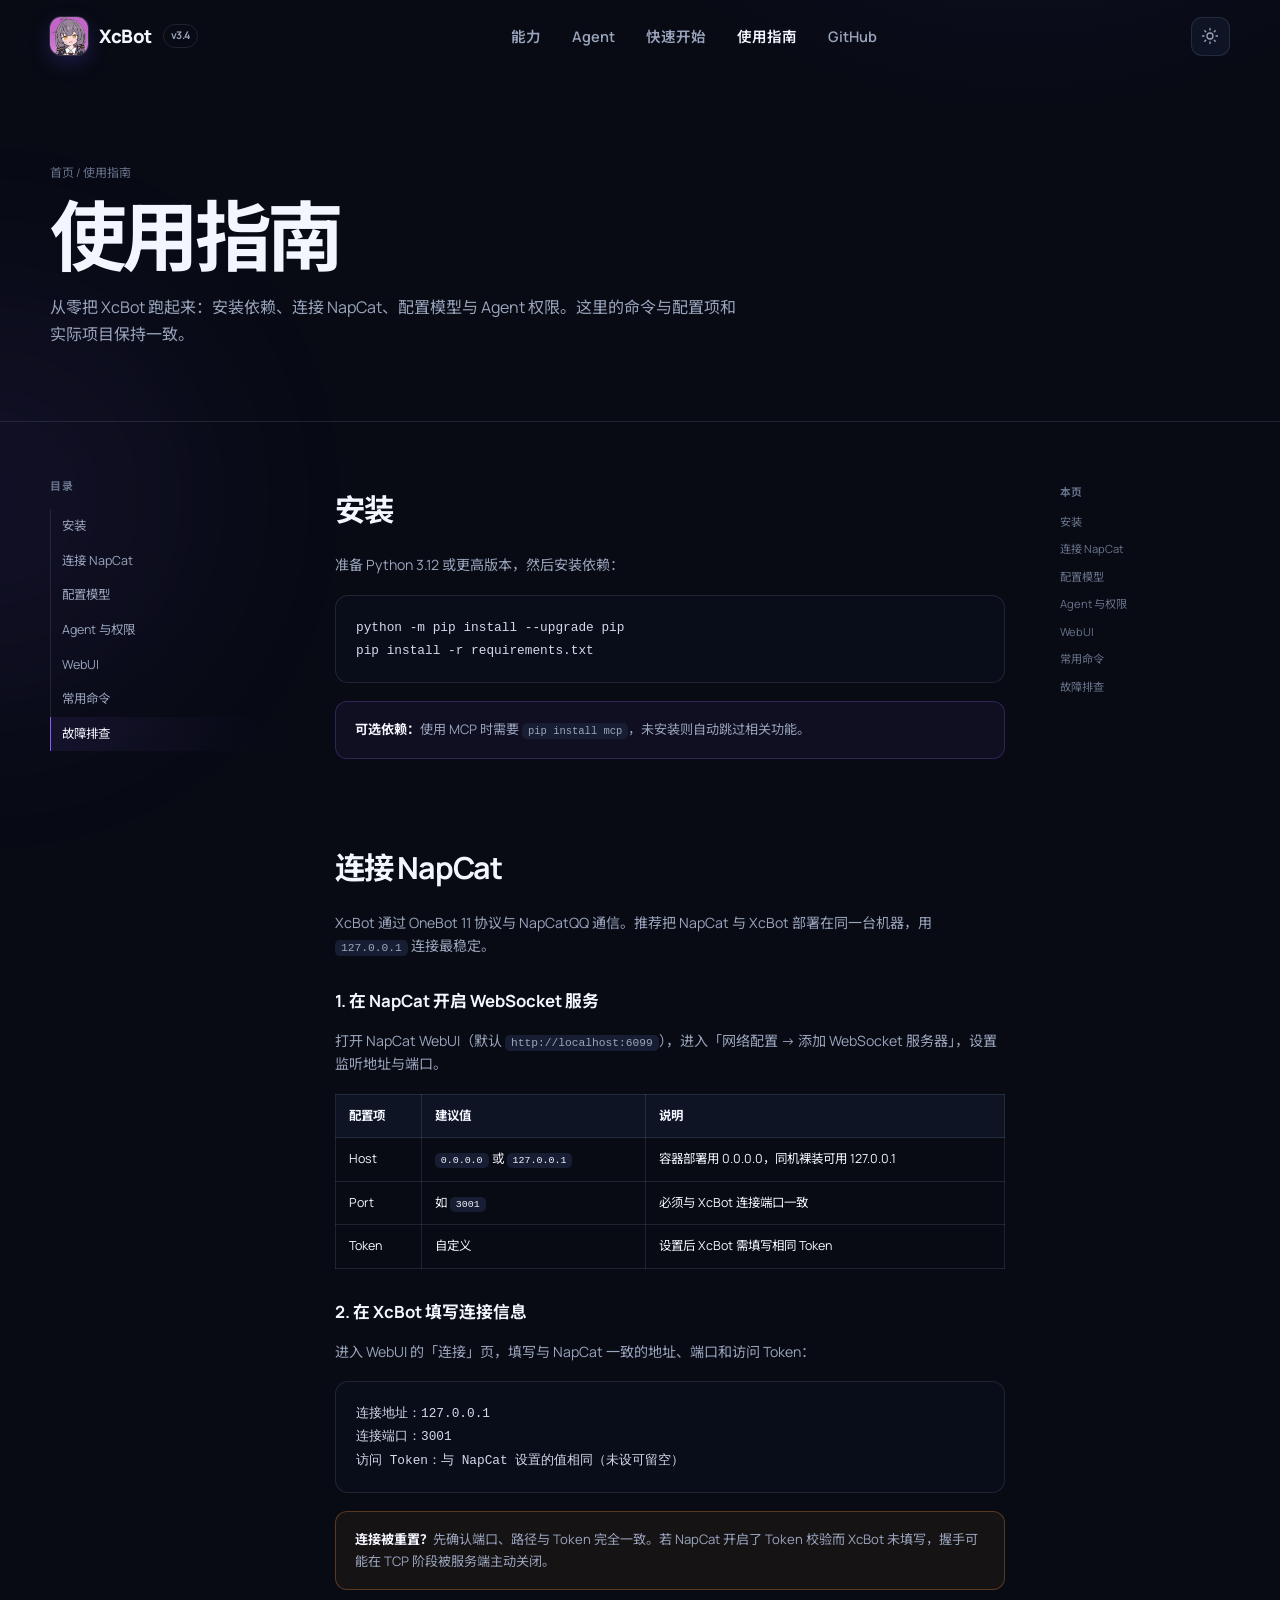
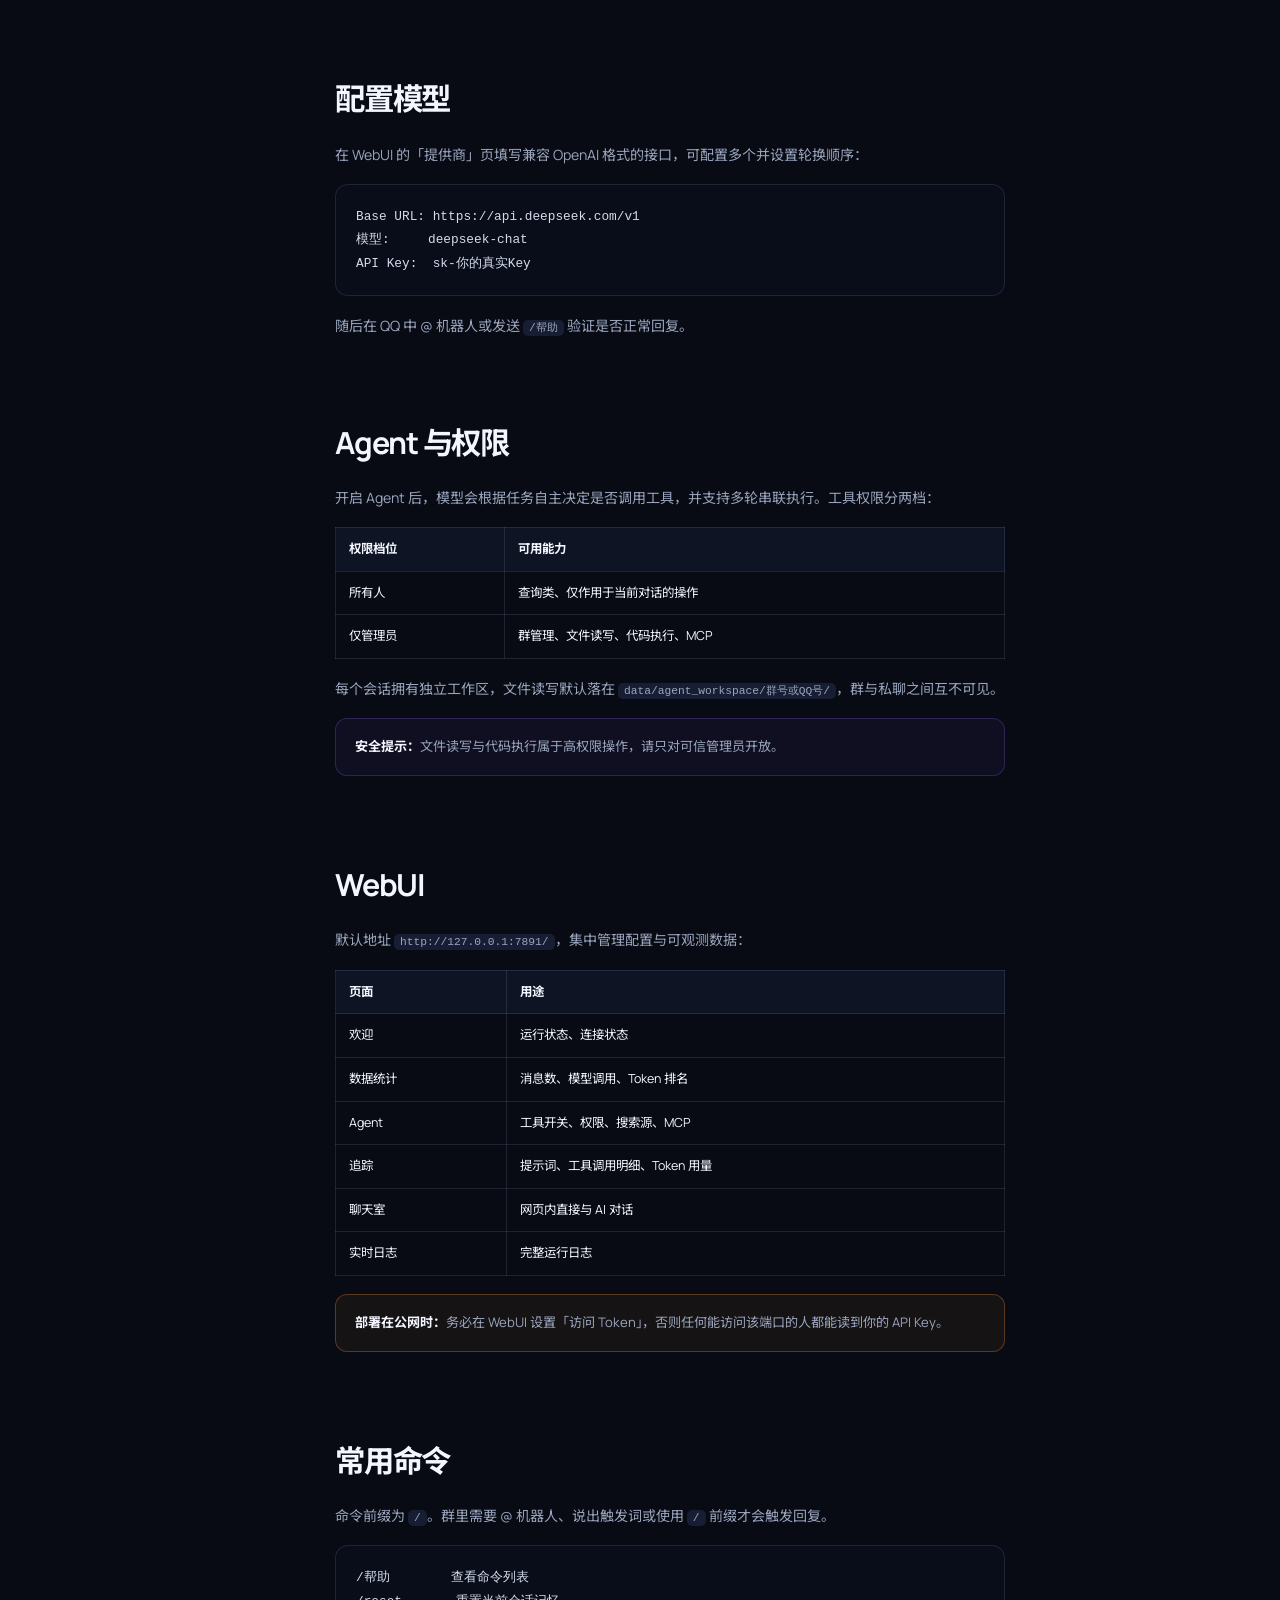
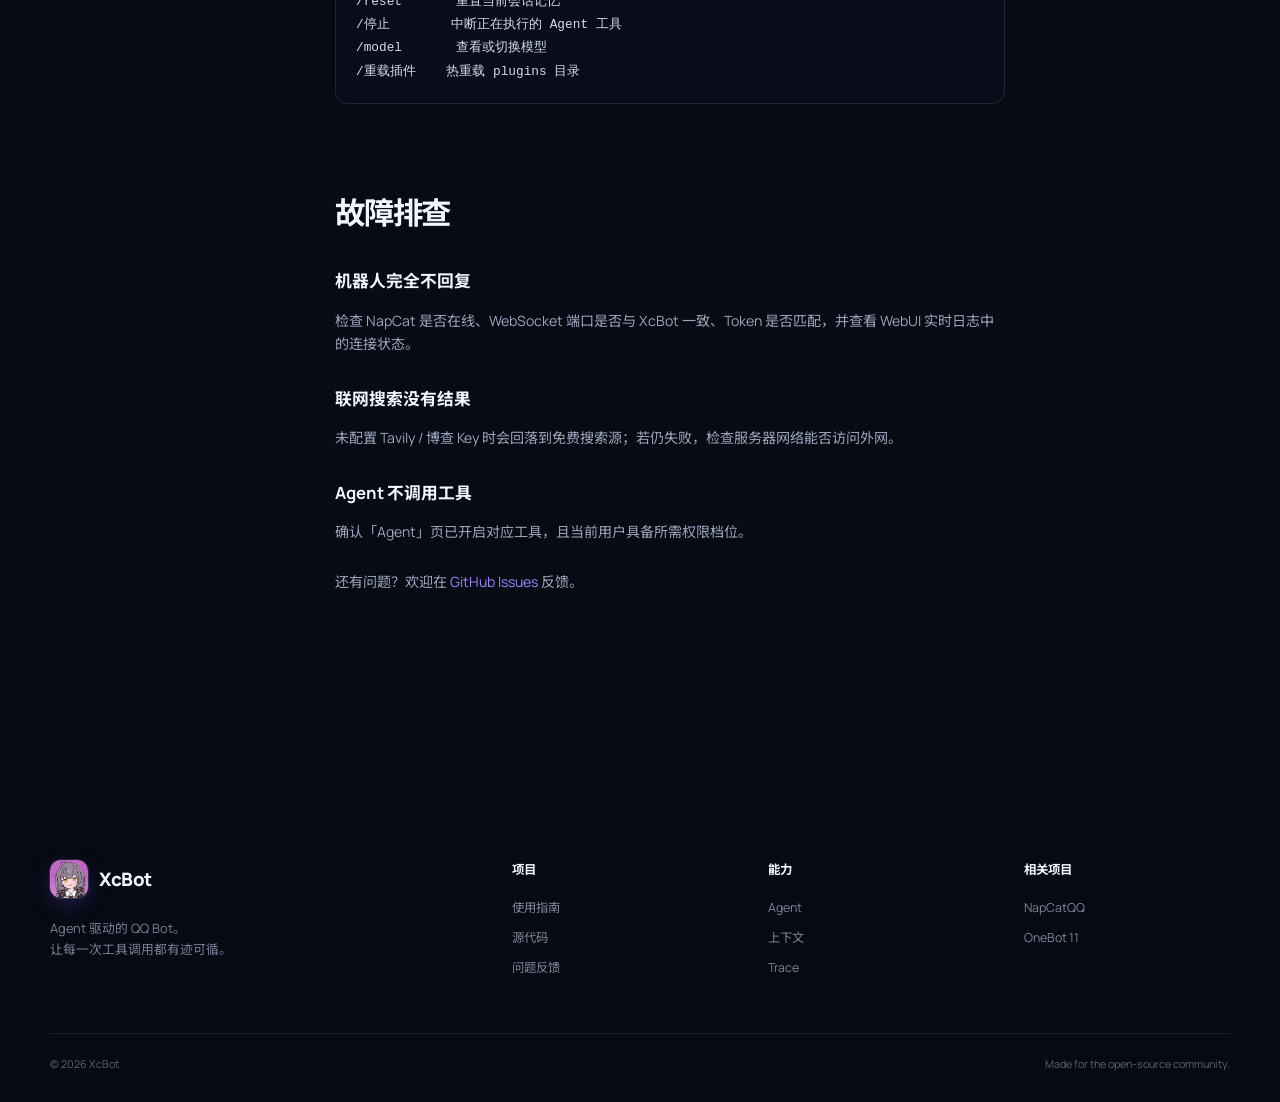
==== docs/guide.html @ ebf483cd "feat(v3.4): agent tool-call chain, context persistence, trace store, webui site - Add full agent too" ====
<!doctype html>
<html lang="zh-CN" data-theme="dark">
<head>
  <meta charset="utf-8">
  <meta name="viewport" content="width=device-width, initial-scale=1">
  <meta name="description" content="XcBot 使用指南：安装、NapCat 连接、模型与 Agent 配置。">
  <meta name="theme-color" content="#0b1020">
  <title>使用指南 — XcBot</title>
  <link rel="icon" href="assets/icon.jpg">
  <link rel="stylesheet" href="styles.css">
  <script defer src="app.js"></script>
</head>
<body>
  <a class="skip-link" href="#main">跳到正文</a>
  <div class="page-glow page-glow-a" aria-hidden="true"></div>

  <header class="site-header">
    <nav class="nav shell" aria-label="主导航">
      <a class="brand" href="./"><img src="assets/icon.jpg" width="38" height="38" alt="XcBot Logo"><span>XcBot</span><em>v3.4</em></a>
      <div class="nav-links" id="nav-links">
        <a href="index.html#features">能力</a>
        <a href="index.html#agent">Agent</a>
        <a href="index.html#quickstart">快速开始</a>
        <a href="guide.html" class="active">使用指南</a>
        <a href="https://github.com/Qzy327422/XcBot" target="_blank" rel="noreferrer">GitHub</a>
      </div>
      <div class="nav-actions">
        <button class="icon-button theme-toggle" type="button" aria-label="切换颜色主题" title="切换颜色主题">
          <svg class="sun" viewBox="0 0 24 24" aria-hidden="true"><circle cx="12" cy="12" r="4"/><path d="M12 2v2M12 20v2M4.93 4.93l1.42 1.42M17.66 17.66l1.41 1.41M2 12h2M20 12h2M4.93 19.07l1.42-1.42M17.66 6.34l1.41-1.41"/></svg>
          <svg class="moon" viewBox="0 0 24 24" aria-hidden="true"><path d="M21 12.79A9 9 0 1 1 11.21 3 7 7 0 0 0 21 12.79Z"/></svg>
        </button>
        <button class="icon-button menu-toggle" type="button" aria-controls="nav-links" aria-expanded="false" aria-label="打开导航菜单"><span></span><span></span><span></span></button>
      </div>
    </nav>
  </header>

  <main id="main">
    <section class="guide-hero">
      <div class="shell">
        <div class="breadcrumb"><a href="./">首页</a> / 使用指南</div>
        <h1>使用指南</h1>
        <p>从零把 XcBot 跑起来：安装依赖、连接 NapCat、配置模型与 Agent 权限。这里的命令与配置项和实际项目保持一致。</p>
      </div>
    </section>

    <div class="shell docs-layout">
      <aside class="docs-sidebar" aria-label="文档导航">
        <strong>目录</strong>
        <a href="#install">安装</a>
        <a href="#napcat">连接 NapCat</a>
        <a href="#model">配置模型</a>
        <a href="#agent">Agent 与权限</a>
        <a href="#webui">WebUI</a>
        <a href="#commands">常用命令</a>
        <a href="#faq">故障排查</a>
      </aside>

      <article class="docs-content">
        <section id="install">
          <h2>安装</h2>
          <p>准备 Python 3.12 或更高版本，然后安装依赖：</p>
          <pre><code>python -m pip install --upgrade pip
pip install -r requirements.txt</code></pre>
          <div class="callout"><strong>可选依赖：</strong>使用 MCP 时需要 <code>pip install mcp</code>，未安装则自动跳过相关功能。</div>
        </section>

        <section id="napcat">
          <h2>连接 NapCat</h2>
          <p>XcBot 通过 OneBot 11 协议与 NapCatQQ 通信。推荐把 NapCat 与 XcBot 部署在同一台机器，用 <code>127.0.0.1</code> 连接最稳定。</p>
          <h3>1. 在 NapCat 开启 WebSocket 服务</h3>
          <p>打开 NapCat WebUI（默认 <code>http://localhost:6099</code>），进入「网络配置 → 添加 WebSocket 服务器」，设置监听地址与端口。</p>
          <table>
            <thead><tr><th>配置项</th><th>建议值</th><th>说明</th></tr></thead>
            <tbody>
              <tr><td>Host</td><td><code>0.0.0.0</code> 或 <code>127.0.0.1</code></td><td>容器部署用 0.0.0.0，同机裸装可用 127.0.0.1</td></tr>
              <tr><td>Port</td><td>如 <code>3001</code></td><td>必须与 XcBot 连接端口一致</td></tr>
              <tr><td>Token</td><td>自定义</td><td>设置后 XcBot 需填写相同 Token</td></tr>
            </tbody>
          </table>
          <h3>2. 在 XcBot 填写连接信息</h3>
          <p>进入 WebUI 的「连接」页，填写与 NapCat 一致的地址、端口和访问 Token：</p>
          <pre><code>连接地址：127.0.0.1
连接端口：3001
访问 Token：与 NapCat 设置的值相同（未设可留空）</code></pre>
          <div class="callout warning"><strong>连接被重置？</strong>先确认端口、路径与 Token 完全一致。若 NapCat 开启了 Token 校验而 XcBot 未填写，握手可能在 TCP 阶段被服务端主动关闭。</div>
        </section>

        <section id="model">
          <h2>配置模型</h2>
          <p>在 WebUI 的「提供商」页填写兼容 OpenAI 格式的接口，可配置多个并设置轮换顺序：</p>
          <pre><code>Base URL: https://api.deepseek.com/v1
模型:     deepseek-chat
API Key:  sk-你的真实Key</code></pre>
          <p>随后在 QQ 中 @ 机器人或发送 <code>/帮助</code> 验证是否正常回复。</p>
        </section>

        <section id="agent">
          <h2>Agent 与权限</h2>
          <p>开启 Agent 后，模型会根据任务自主决定是否调用工具，并支持多轮串联执行。工具权限分两档：</p>
          <table>
            <thead><tr><th>权限档位</th><th>可用能力</th></tr></thead>
            <tbody>
              <tr><td>所有人</td><td>查询类、仅作用于当前对话的操作</td></tr>
              <tr><td>仅管理员</td><td>群管理、文件读写、代码执行、MCP</td></tr>
            </tbody>
          </table>
          <p>每个会话拥有独立工作区，文件读写默认落在 <code>data/agent_workspace/群号或QQ号/</code>，群与私聊之间互不可见。</p>
          <div class="callout"><strong>安全提示：</strong>文件读写与代码执行属于高权限操作，请只对可信管理员开放。</div>
        </section>

        <section id="webui">
          <h2>WebUI</h2>
          <p>默认地址 <code>http://127.0.0.1:7891/</code>，集中管理配置与可观测数据：</p>
          <table>
            <thead><tr><th>页面</th><th>用途</th></tr></thead>
            <tbody>
              <tr><td>欢迎</td><td>运行状态、连接状态</td></tr>
              <tr><td>数据统计</td><td>消息数、模型调用、Token 排名</td></tr>
              <tr><td>Agent</td><td>工具开关、权限、搜索源、MCP</td></tr>
              <tr><td>追踪</td><td>提示词、工具调用明细、Token 用量</td></tr>
              <tr><td>聊天室</td><td>网页内直接与 AI 对话</td></tr>
              <tr><td>实时日志</td><td>完整运行日志</td></tr>
            </tbody>
          </table>
          <div class="callout warning"><strong>部署在公网时：</strong>务必在 WebUI 设置「访问 Token」，否则任何能访问该端口的人都能读到你的 API Key。</div>
        </section>

        <section id="commands">
          <h2>常用命令</h2>
          <p>命令前缀为 <code>/</code>。群里需要 @ 机器人、说出触发词或使用 <code>/</code> 前缀才会触发回复。</p>
          <pre><code>/帮助        查看命令列表
/reset       重置当前会话记忆
/停止        中断正在执行的 Agent 工具
/model       查看或切换模型
/重载插件    热重载 plugins 目录</code></pre>
        </section>

        <section id="faq">
          <h2>故障排查</h2>
          <h3>机器人完全不回复</h3>
          <p>检查 NapCat 是否在线、WebSocket 端口是否与 XcBot 一致、Token 是否匹配，并查看 WebUI 实时日志中的连接状态。</p>
          <h3>联网搜索没有结果</h3>
          <p>未配置 Tavily / 博查 Key 时会回落到免费搜索源；若仍失败，检查服务器网络能否访问外网。</p>
          <h3>Agent 不调用工具</h3>
          <p>确认「Agent」页已开启对应工具，且当前用户具备所需权限档位。</p>
          <p style="margin-top:26px">还有问题？欢迎在 <a href="https://github.com/Qzy327422/XcBot/issues" target="_blank" rel="noreferrer">GitHub Issues</a> 反馈。</p>
        </section>
      </article>

      <nav class="toc" aria-label="本页目录">
        <strong>本页</strong>
        <a href="#install">安装</a>
        <a href="#napcat">连接 NapCat</a>
        <a href="#model">配置模型</a>
        <a href="#agent">Agent 与权限</a>
        <a href="#webui">WebUI</a>
        <a href="#commands">常用命令</a>
        <a href="#faq">故障排查</a>
      </nav>
    </div>
  </main>

  <footer class="footer">
    <div class="shell footer-grid">
      <div class="footer-brand"><a class="brand" href="./"><img src="assets/icon.jpg" width="38" height="38" alt=""><span>XcBot</span></a><p>Agent 驱动的 QQ Bot。<br>让每一次工具调用都有迹可循。</p></div>
      <div><strong>项目</strong><a href="guide.html">使用指南</a><a href="https://github.com/Qzy327422/XcBot" target="_blank" rel="noreferrer">源代码</a><a href="https://github.com/Qzy327422/XcBot/issues" target="_blank" rel="noreferrer">问题反馈</a></div>
      <div><strong>能力</strong><a href="index.html#agent">Agent</a><a href="index.html#features">上下文</a><a href="index.html#features">Trace</a></div>
      <div><strong>相关项目</strong><a href="https://napneko.github.io/" target="_blank" rel="noreferrer">NapCatQQ</a><a href="https://github.com/botuniverse/onebot-11" target="_blank" rel="noreferrer">OneBot 11</a></div>
    </div>
    <div class="shell footer-bottom"><span>© <span id="year"></span> XcBot</span><span>Made for the open-source community.</span></div>
  </footer>
</body>
</html>
---- docs/styles.css ----
@import url('https://fonts.googleapis.com/css2?family=Manrope:wght@400;500;600;700;800&family=Noto+Sans+SC:wght@400;500;600;700;800&display=swap');

:root {
  --bg: #080b14;
  --bg-soft: #0d1222;
  --surface: rgba(18, 24, 43, .76);
  --surface-solid: #11172a;
  --surface-2: #171e34;
  --text: #f4f6ff;
  --muted: #9aa5bd;
  --faint: #68738c;
  --line: rgba(151, 163, 197, .16);
  --primary: #8b5cf6;
  --primary-2: #6d5dfc;
  --cyan: #43c7ff;
  --green: #4ade9e;
  --orange: #ffb566;
  --shadow: 0 26px 80px rgba(0, 0, 0, .34);
  --nav-bg: rgba(8, 11, 20, .72);
  --code: #090d19;
  --radius: 22px;
  color-scheme: dark;
}

html[data-theme="light"] {
  --bg: #f8f9ff;
  --bg-soft: #f0f2fb;
  --surface: rgba(255, 255, 255, .84);
  --surface-solid: #fff;
  --surface-2: #f4f5fb;
  --text: #15182a;
  --muted: #5f687e;
  --faint: #8992a7;
  --line: rgba(32, 39, 66, .12);
  --shadow: 0 24px 70px rgba(69, 65, 120, .14);
  --nav-bg: rgba(248, 249, 255, .78);
  --code: #171b2e;
  color-scheme: light;
}

* { box-sizing: border-box; }
html { scroll-behavior: smooth; scroll-padding-top: 92px; }
body {
  margin: 0;
  min-width: 320px;
  overflow-x: hidden;
  background:
    radial-gradient(circle at 80% -10%, rgba(86, 74, 255, .13), transparent 34rem),
    var(--bg);
  color: var(--text);
  font-family: Manrope, "Noto Sans SC", system-ui, -apple-system, BlinkMacSystemFont, "Segoe UI", sans-serif;
  line-height: 1.65;
  -webkit-font-smoothing: antialiased;
}
button, input { font: inherit; }
a { color: inherit; text-decoration: none; }
img { max-width: 100%; }
.shell { width: min(1180px, calc(100% - 44px)); margin-inline: auto; }
.skip-link { position: fixed; z-index: 1000; top: -60px; left: 16px; padding: 10px 16px; background: var(--text); color: var(--bg); border-radius: 8px; transition: top .2s; }
.skip-link:focus { top: 16px; }
.page-glow { position: fixed; width: 420px; height: 420px; border-radius: 50%; filter: blur(100px); opacity: .08; pointer-events: none; z-index: -1; }
.page-glow-a { left: -220px; top: 32%; background: #864cff; }
.page-glow-b { right: -220px; top: 65%; background: #24baff; }

.site-header { position: sticky; top: 0; z-index: 100; border-bottom: 1px solid transparent; transition: .25s ease; }
.site-header.scrolled { border-color: var(--line); background: var(--nav-bg); backdrop-filter: blur(18px) saturate(140%); }
.nav { height: 72px; display: flex; align-items: center; justify-content: space-between; }
.brand { display: inline-flex; align-items: center; gap: 11px; font-weight: 800; letter-spacing: -.03em; }
.brand img { width: 38px; height: 38px; border-radius: 11px; object-fit: cover; box-shadow: 0 0 0 1px rgba(255,255,255,.12), 0 7px 20px rgba(99, 72, 235, .25); }
.brand span { font-size: 1.16rem; }
.brand em { padding: 2px 7px; border: 1px solid var(--line); border-radius: 999px; color: var(--muted); font-size: .66rem; font-style: normal; font-weight: 700; }
.nav-links { display: flex; align-items: center; gap: 31px; color: var(--muted); font-size: .91rem; font-weight: 600; }
.nav-links a { transition: color .2s; }
.nav-links a:hover, .nav-links a.active { color: var(--text); }
.nav-actions { display: flex; gap: 8px; }
.icon-button { width: 39px; height: 39px; display: grid; place-items: center; border: 1px solid var(--line); border-radius: 11px; color: var(--muted); background: var(--surface); cursor: pointer; transition: .2s; }
.icon-button:hover { color: var(--text); border-color: rgba(139,92,246,.48); transform: translateY(-1px); }
.icon-button svg { width: 18px; fill: none; stroke: currentColor; stroke-width: 1.7; stroke-linecap: round; stroke-linejoin: round; }
.moon { display: none; }
html[data-theme="light"] .sun { display: none; }
html[data-theme="light"] .moon { display: block; }
.menu-toggle { display: none; padding: 10px; }
.menu-toggle span { width: 17px; height: 1.5px; background: currentColor; display: block; margin: 2px 0; }

.hero { min-height: 730px; padding-top: 92px; padding-bottom: 92px; display: grid; grid-template-columns: 1.02fr .98fr; gap: 60px; align-items: center; }
.eyebrow, .kicker { font-size: .72rem; letter-spacing: .19em; font-weight: 800; color: #9e8fff; }
.eyebrow { display: flex; align-items: center; gap: 9px; }
.eyebrow span { width: 22px; height: 1px; background: currentColor; box-shadow: 0 0 12px currentColor; }
.hero h1 { margin: 21px 0 25px; max-width: 650px; font-size: clamp(3.35rem, 6.8vw, 5.9rem); line-height: .98; letter-spacing: -.068em; font-weight: 800; }
.hero h1 strong { font-weight: 800; color: transparent; background: linear-gradient(100deg, #fff 5%, #a993ff 45%, #55c9ff 92%); background-clip: text; -webkit-background-clip: text; }
html[data-theme="light"] .hero h1 strong { background-image: linear-gradient(100deg, #2e2a61, #6f50ed 50%, #168ac7); }
.hero-lead { max-width: 600px; margin: 0; color: var(--muted); font-size: 1.08rem; line-height: 1.9; }
.hero-actions { margin-top: 35px; display: flex; flex-wrap: wrap; gap: 12px; }
.button { min-height: 48px; display: inline-flex; align-items: center; justify-content: center; gap: 9px; padding: 0 20px; border: 1px solid transparent; border-radius: 12px; font-size: .92rem; font-weight: 700; transition: .22s ease; }
.button:hover { transform: translateY(-2px); }
.button.primary { color: white; background: linear-gradient(135deg, #8158f6, #635af7); box-shadow: 0 12px 30px rgba(99, 83, 241, .3); }
.button.primary:hover { box-shadow: 0 16px 36px rgba(99, 83, 241, .4); }
.button.secondary { border-color: var(--line); background: var(--surface); }
.button.secondary:hover { border-color: rgba(139,92,246,.5); background: var(--surface-2); }
.button svg { width: 18px; }
.hero-meta { margin-top: 26px; display: flex; align-items: center; gap: 12px; color: var(--faint); font-size: .76rem; font-weight: 600; }
.hero-meta i { width: 3px; height: 3px; background: var(--faint); border-radius: 50%; }
.hero-visual { position: relative; min-height: 520px; display: grid; place-items: center; perspective: 1100px; }
.glass-card { border: 1px solid rgba(155, 165, 206, .17); background: linear-gradient(155deg, rgba(23,30,54,.94), rgba(11,15,29,.88)); box-shadow: var(--shadow); backdrop-filter: blur(22px); }
html[data-theme="light"] .glass-card { background: linear-gradient(155deg, rgba(255,255,255,.96), rgba(241,243,252,.9)); }
.agent-window { position: relative; width: min(100%, 510px); border-radius: 19px; overflow: hidden; transform: rotateY(-4deg) rotateX(1.5deg); z-index: 2; }
.window-bar { height: 53px; padding: 0 16px; display: grid; grid-template-columns: 1fr auto 1fr; align-items: center; border-bottom: 1px solid var(--line); color: var(--muted); font-size: .72rem; font-weight: 700; }
.window-dots { display: flex; gap: 6px; }
.window-dots i { width: 7px; height: 7px; border-radius: 50%; background: #ff6d75; }
.window-dots i:nth-child(2) { background: #ffc268; }.window-dots i:nth-child(3) { background: #49d49d; }
.live { justify-self: end; display: flex; align-items: center; gap: 6px; color: #5de3aa; font-size: .62rem; }
.live i { width: 6px; height: 6px; background: currentColor; border-radius: 50%; box-shadow: 0 0 9px currentColor; animation: pulse 1.6s infinite; }
.trace-body { padding: 22px; }
.trace-prompt { display: flex; align-items: flex-start; gap: 12px; }
.avatar { flex: 0 0 34px; width: 34px; height: 34px; display: grid; place-items: center; border-radius: 10px; background: linear-gradient(135deg,#7555e9,#4e78fa); color: white; font-weight: 800; }
.trace-body small { display: block; margin-bottom: 3px; color: var(--faint); letter-spacing: .11em; font-size: .58rem; font-weight: 700; }
.trace-prompt p { margin: 0; color: var(--text); font-size: .86rem; }
.trace-line { height: 31px; width: 1px; margin-left: 17px; background: linear-gradient(var(--line), rgba(139,92,246,.7)); }
.tool-step { position: relative; display: flex; gap: 12px; padding: 13px; margin-bottom: 9px; border: 1px solid var(--line); border-radius: 13px; background: rgba(255,255,255,.018); }
.tool-step.active { border-color: rgba(120,96,247,.35); background: rgba(116,87,236,.07); }
.step-icon { flex: 0 0 34px; height: 34px; display: grid; place-items: center; border-radius: 9px; background: var(--surface-2); color: #9e8fff; font-size: .65rem; font-weight: 800; }
.tool-step > div { min-width: 0; }.tool-step strong { display: block; font-family: ui-monospace, SFMono-Regular, Consolas, monospace; font-size: .78rem; }.tool-step p { margin: 3px 40px 0 0; overflow: hidden; color: var(--muted); font-size: .69rem; text-overflow: ellipsis; white-space: nowrap; }
.tool-step b { position: absolute; right: 12px; top: 13px; color: #54dca4; font-size: .63rem; font-weight: 700; }
.result-row { margin-top: 17px; padding: 14px 4px 0; display: grid; grid-template-columns: repeat(3, 1fr); border-top: 1px solid var(--line); }
.result-row > div { text-align: center; border-right: 1px solid var(--line); }.result-row > div:last-child { border: 0; }
.result-row strong { font-size: .78rem; }.success { color: #54dca4; }
.orbit { position: absolute; border: 1px solid rgba(132, 99, 255, .14); border-radius: 50%; }
.orbit-one { width: 560px; height: 560px; }.orbit-two { width: 410px; height: 410px; border-style: dashed; animation: spin 30s linear infinite; }
.floating-chip { position: absolute; z-index: 3; padding: 10px 13px; border: 1px solid var(--line); border-radius: 10px; color: var(--muted); background: var(--nav-bg); box-shadow: 0 13px 35px rgba(0,0,0,.2); backdrop-filter: blur(14px); font-size: .68rem; font-weight: 700; }
.floating-chip span { color: #6fe1ad; }.chip-a { top: 65px; right: -12px; }.chip-b { left: -15px; bottom: 72px; }

.trust-strip { border-block: 1px solid var(--line); background: rgba(255,255,255,.012); }
.trust-inner { min-height: 96px; display: flex; align-items: center; justify-content: space-between; gap: 30px; }
.trust-inner p { color: var(--faint); font-size: .72rem; font-weight: 700; letter-spacing: .12em; text-transform: uppercase; }
.trust-inner div { display: flex; flex-wrap: wrap; justify-content: flex-end; gap: 30px; color: var(--muted); font-size: .82rem; font-weight: 700; }

.section { padding-top: 122px; padding-bottom: 122px; }
.section-heading { margin-bottom: 46px; display: flex; justify-content: space-between; align-items: end; gap: 50px; }
.section-heading h2, .agent-copy h2, .webui-copy h2, .cta-inner h2 { margin: 8px 0 0; font-size: clamp(2.1rem, 4.4vw, 3.7rem); line-height: 1.12; letter-spacing: -.05em; }
.section-heading > p { max-width: 440px; margin: 0; color: var(--muted); }
.feature-grid { display: grid; grid-template-columns: repeat(2, 1fr); gap: 18px; }
.feature-card { position: relative; min-height: 330px; padding: 31px; overflow: hidden; border: 1px solid var(--line); border-radius: var(--radius); background: var(--surface); transition: .28s ease; }
.feature-card::after { content: ""; position: absolute; width: 170px; height: 170px; right: -65px; bottom: -75px; border-radius: 50%; opacity: .08; filter: blur(10px); }
.feature-card:hover { transform: translateY(-5px); border-color: rgba(139,92,246,.34); box-shadow: 0 20px 50px rgba(0,0,0,.14); }
.feature-card.accent-purple::after { background: #8b5cf6; }.feature-card.accent-blue::after { background: #38bdf8; }.feature-card.accent-green::after { background: #34d399; }.feature-card.accent-orange::after { background: #fb923c; }
.feature-no { position: absolute; top: 25px; right: 27px; color: var(--faint); font-size: .68rem; font-weight: 800; }
.feature-symbol { width: 48px; height: 48px; display: grid; place-items: center; border: 1px solid var(--line); border-radius: 14px; color: #a695ff; background: var(--surface-2); font-size: 1.25rem; }
.feature-card h3 { margin: 23px 0 10px; font-size: 1.32rem; letter-spacing: -.025em; }.feature-card p { max-width: 500px; margin: 0; color: var(--muted); font-size: .92rem; }
.feature-card ul { position: absolute; left: 31px; bottom: 26px; display: flex; flex-wrap: wrap; gap: 8px; margin: 0; padding: 0; list-style: none; }
.feature-card li { padding: 5px 9px; border: 1px solid var(--line); border-radius: 7px; color: var(--faint); font-size: .65rem; font-weight: 700; }

.agent-section { background: linear-gradient(180deg, transparent, rgba(114, 82, 242, .045), transparent); }
.agent-layout { display: grid; grid-template-columns: .9fr 1.1fr; align-items: center; gap: 90px; }
.agent-copy > p { max-width: 490px; margin: 24px 0 30px; color: var(--muted); }
.capability-list { display: grid; gap: 6px; }
.capability-list > div { display: flex; align-items: center; gap: 16px; padding: 13px 0; border-bottom: 1px solid var(--line); }
.capability-list > div > span { color: #8d7af8; font-family: ui-monospace, monospace; font-size: .72rem; font-weight: 700; }
.capability-list p { margin: 0; }.capability-list strong { display: block; font-size: .88rem; }.capability-list small { display: block; margin-top: 2px; color: var(--faint); font-size: .72rem; }
.text-link { display: inline-flex; gap: 9px; align-items: center; margin-top: 27px; color: #9d8aff; font-size: .86rem; font-weight: 700; }
.text-link span { transition: transform .2s; }.text-link:hover span { transform: translateX(4px); }
.code-panel { overflow: hidden; border-radius: 19px; }
.code-tabs { display: flex; gap: 24px; padding: 0 22px; border-bottom: 1px solid var(--line); color: var(--faint); font-size: .67rem; font-family: ui-monospace, monospace; }
.code-tabs span { padding: 15px 0 12px; }.code-tabs .active { color: var(--text); border-bottom: 1px solid #8d74ff; }
.code-panel pre { min-height: 360px; margin: 0; padding: 30px; overflow: auto; color: #cbd4ea; background: var(--code); font-family: ui-monospace, SFMono-Regular, Consolas, monospace; font-size: .84rem; line-height: 1.92; }
.c-key { color: #86b8ff; }.c-string { color: #a7e0ab; }.c-num { color: #e3b6ff; }.c-bool { color: #ffb86f; }.c-dim { color: #778199; }
.code-status { height: 48px; padding: 0 20px; display: flex; align-items: center; justify-content: space-between; color: var(--faint); font-size: .63rem; font-family: ui-monospace, monospace; }
.code-status span:first-child { color: #5ddca9; }.code-status i { width: 6px; height: 6px; display: inline-block; margin-right: 6px; border-radius: 50%; background: currentColor; }

.quick-layout { display: grid; grid-template-columns: .8fr 1.2fr; gap: 45px; align-items: center; }
.steps { margin: 0; padding: 0; list-style: none; }
.steps li { display: flex; gap: 18px; padding: 20px 0; border-bottom: 1px solid var(--line); }.steps li:first-child { padding-top: 0; }
.steps li > span { flex: 0 0 33px; width: 33px; height: 33px; display: grid; place-items: center; border: 1px solid rgba(139,92,246,.35); border-radius: 10px; color: #a897ff; background: rgba(139,92,246,.07); font-size: .72rem; font-weight: 800; }
.steps strong { font-size: .91rem; }.steps p { margin: 3px 0 0; color: var(--muted); font-size: .77rem; }
.terminal { overflow: hidden; border: 1px solid var(--line); border-radius: 18px; background: #090d18; box-shadow: var(--shadow); }
.terminal-bar { height: 47px; display: flex; align-items: center; gap: 6px; padding: 0 17px; border-bottom: 1px solid rgba(255,255,255,.08); }
.terminal-bar span { width: 7px; height: 7px; border-radius: 50%; background: #ff6d75; }.terminal-bar span:nth-child(2){background:#ffc268}.terminal-bar span:nth-child(3){background:#49d49d}.terminal-bar b { margin-left: auto; color: #5e687c; font-size: .63rem; }
.terminal-body { min-height: 270px; padding: 27px; color: #d1d8e9; font-family: ui-monospace, SFMono-Regular, Consolas, monospace; font-size: .76rem; }
.command-row { min-height: 45px; display: flex; align-items: center; justify-content: space-between; gap: 12px; }.command-row code { overflow-x: auto; white-space: nowrap; }.command-row em { color: #927cfb; font-style: normal; }
.copy-button { padding: 4px 8px; border: 1px solid rgba(255,255,255,.09); border-radius: 6px; color: #747e94; background: rgba(255,255,255,.03); cursor: pointer; font-size: .62rem; }.copy-button:hover { color: #fff; }
.terminal-output { margin: 1px 0 13px 15px; color: #59647a; }.terminal-output b,.terminal-output span { color: #4ad99c; }
.quick-cta { margin-top: 28px; padding: 24px 27px; display: flex; align-items: center; justify-content: space-between; gap: 20px; border: 1px solid var(--line); border-radius: 16px; background: var(--surface); }.quick-cta p { margin: 3px 0 0; color: var(--muted); font-size: .78rem; }

.webui-banner { position: relative; min-height: 390px; padding: 54px; overflow: hidden; display: grid; grid-template-columns: 1.1fr .9fr; gap: 70px; align-items: center; border: 1px solid var(--line); border-radius: 26px; background: linear-gradient(135deg, rgba(109,83,230,.13), rgba(44,152,213,.06) 55%, var(--surface)); }
.webui-banner::before { content:""; position:absolute; width:430px; height:430px; right:-100px; top:-170px; border:1px solid rgba(139,92,246,.16); border-radius:50%; box-shadow: 0 0 0 60px rgba(139,92,246,.025), 0 0 0 120px rgba(59,130,246,.02); }
.webui-copy, .webui-metrics { position:relative; z-index:1; }.webui-copy h2 { font-size: clamp(2rem,4vw,3.25rem); }.webui-copy p { max-width: 530px; color: var(--muted); }
.webui-metrics { display: grid; grid-template-columns: repeat(2, 1fr); gap: 11px; }.webui-metrics div { min-height: 112px; padding: 20px; display:flex; flex-direction:column; justify-content:space-between; border:1px solid var(--line); border-radius:15px; background: rgba(9,13,25,.48); backdrop-filter: blur(12px); }.webui-metrics span { color: var(--faint); font-size:.68rem; }.webui-metrics strong { font-size:1.05rem; }.webui-metrics i { width:7px;height:7px;display:inline-block;margin-right:6px;border-radius:50%;background:#4ade9e;box-shadow:0 0 10px #4ade9e; }
html[data-theme="light"] .webui-metrics div { background:rgba(255,255,255,.58); }

.faq-section { padding-top: 80px; }.faq-list { border-top: 1px solid var(--line); }
details { border-bottom: 1px solid var(--line); } summary { min-height: 78px; display:flex;align-items:center;justify-content:space-between;gap:20px; cursor:pointer; list-style:none;font-weight:700;font-size:.97rem; } summary::-webkit-details-marker{display:none} summary span{color:var(--faint);font-size:1.3rem;transition:.2s} details[open] summary span{transform:rotate(45deg);color:#9b87ff} details p{max-width:850px;margin:-4px 0 25px;color:var(--muted);font-size:.87rem;}

.cta-section { margin-top: 40px; padding: 90px 0; color: white; background: linear-gradient(120deg, #5c42c7, #6255dd 48%, #317cc1); }
.cta-inner { display:flex;align-items:center;justify-content:space-between;gap:40px; }.cta-inner .kicker{color:#d6ceff}.cta-inner h2{font-size:clamp(2.3rem,5vw,4.4rem)}.cta-inner p{margin:13px 0 0;color:rgba(255,255,255,.72)}.cta-inner > div:last-child{display:flex;gap:10px;flex-wrap:wrap}.button.light{background:white;color:#32266b}.button.ghost{border-color:rgba(255,255,255,.3);background:rgba(255,255,255,.08)}
.footer { padding: 75px 0 28px; background:#070a12; color:#f4f6ff; }.footer-grid{display:grid;grid-template-columns:2fr repeat(3,1fr);gap:50px}.footer-brand p{color:#778096;font-size:.8rem}.footer-grid>div:not(:first-child){display:flex;flex-direction:column;gap:10px}.footer-grid strong{margin-bottom:7px;font-size:.78rem}.footer-grid a:not(.brand){color:#7c869b;font-size:.77rem;transition:.2s}.footer-grid a:hover{color:#fff}.footer-bottom{margin-top:55px;padding-top:22px;display:flex;justify-content:space-between;border-top:1px solid rgba(255,255,255,.08);color:#5b6478;font-size:.67rem}

/* guide */
.guide-hero { padding: 90px 0 58px; border-bottom:1px solid var(--line); }.guide-hero h1{max-width:850px;margin:13px 0 18px;font-size:clamp(2.7rem,6vw,5rem);line-height:1.05;letter-spacing:-.06em}.guide-hero p{max-width:700px;color:var(--muted);font-size:1rem}.breadcrumb{color:var(--faint);font-size:.75rem}.breadcrumb a:hover{color:var(--text)}
.docs-layout { display:grid;grid-template-columns:230px minmax(0,760px) 170px;gap:55px;align-items:start;padding-top:55px;padding-bottom:120px; }.docs-sidebar{position:sticky;top:95px}.docs-sidebar strong{display:block;margin-bottom:14px;color:var(--faint);font-size:.68rem;letter-spacing:.12em}.docs-sidebar a{display:block;padding:7px 11px;border-left:1px solid var(--line);color:var(--muted);font-size:.78rem}.docs-sidebar a:hover,.docs-sidebar a.active{color:var(--text);border-left-color:#8b5cf6;background:linear-gradient(90deg,rgba(139,92,246,.09),transparent)}.docs-content{min-width:0}.docs-content section{padding:0 0 58px}.docs-content h2{margin:0 0 18px;padding-top:8px;font-size:1.9rem;letter-spacing:-.04em}.docs-content h3{margin:29px 0 11px;font-size:1.05rem}.docs-content p,.docs-content li{color:var(--muted);font-size:.88rem}.docs-content a{color:#9a86ff}.docs-content code{padding:2px 6px;border-radius:5px;background:var(--surface-2);font-family:ui-monospace,monospace;font-size:.8em}.docs-content pre{position:relative;margin:18px 0;padding:20px;overflow:auto;border:1px solid var(--line);border-radius:13px;background:var(--code);color:#d3daeb;line-height:1.8}.docs-content pre code{padding:0;background:none;color:inherit}.docs-content table{width:100%;border-collapse:collapse;margin:18px 0;font-size:.78rem}.docs-content th,.docs-content td{padding:11px 13px;border:1px solid var(--line);text-align:left}.docs-content th{background:var(--surface);}.callout{margin:18px 0;padding:17px 19px;border:1px solid rgba(139,92,246,.26);border-radius:12px;background:rgba(139,92,246,.06);color:var(--muted);font-size:.82rem}.callout strong{color:var(--text)}.callout.warning{border-color:rgba(251,146,60,.3);background:rgba(251,146,60,.06)}.toc{position:sticky;top:95px}.toc strong{color:var(--faint);font-size:.67rem}.toc a{display:block;margin-top:9px;color:var(--faint);font-size:.7rem}.toc a:hover{color:var(--text)}

.reveal { opacity: 0; transform: translateY(18px); transition: opacity .65s ease, transform .65s ease; }
.reveal.visible { opacity: 1; transform: translateY(0); }
@keyframes pulse { 50% { opacity:.35; } }
@keyframes spin { to { transform:rotate(360deg); } }
@media (prefers-reduced-motion: reduce){html{scroll-behavior:auto}.reveal{opacity:1;transform:none;transition:none}.orbit-two,.live i{animation:none}.button:hover,.feature-card:hover{transform:none}}

@media (max-width: 980px) {
  .hero { grid-template-columns:1fr; padding-top:70px; text-align:center; }.hero-copy{display:flex;flex-direction:column;align-items:center}.hero-lead{max-width:680px}.hero-visual{width:min(620px,100%);margin:auto}.agent-layout{grid-template-columns:1fr;gap:55px}.quick-layout{grid-template-columns:1fr}.webui-banner{grid-template-columns:1fr;gap:40px}.docs-layout{grid-template-columns:190px minmax(0,1fr);gap:35px}.toc{display:none}.footer-grid{grid-template-columns:1.7fr 1fr 1fr}.footer-grid>div:last-child{display:none}
}
@media (max-width: 760px) {
  .shell{width:min(100% - 28px,1180px)}.nav{height:64px}.site-header{background:var(--nav-bg);backdrop-filter:blur(18px)}.nav-links{position:absolute;left:14px;right:14px;top:70px;padding:15px;display:none;flex-direction:column;align-items:stretch;gap:0;border:1px solid var(--line);border-radius:14px;background:var(--surface-solid);box-shadow:var(--shadow)}.nav-links.open{display:flex}.nav-links a{padding:10px 12px}.menu-toggle{display:grid}.hero{min-height:auto;padding:72px 0 80px;gap:44px}.hero h1{font-size:clamp(3.1rem,15vw,4.8rem)}.hero-lead{font-size:.96rem}.hero-visual{min-height:440px}.agent-window{transform:none}.orbit-one{width:440px;height:440px}.orbit-two{width:330px;height:330px}.chip-a{right:0;top:32px}.chip-b{left:0;bottom:35px}.trust-inner{padding:23px 0;display:block;text-align:center}.trust-inner div{justify-content:center;gap:13px 22px}.section{padding-top:85px;padding-bottom:85px}.section-heading{display:block}.section-heading>p{margin-top:17px}.feature-grid{grid-template-columns:1fr}.feature-card{min-height:315px}.webui-banner{padding:31px}.webui-metrics{grid-template-columns:1fr 1fr}.quick-cta,.cta-inner{align-items:flex-start;flex-direction:column}.cta-section{padding:70px 0}.footer-grid{grid-template-columns:1fr 1fr}.footer-brand{grid-column:1/-1}.footer-grid>div:last-child{display:flex}.footer-bottom{display:block}.footer-bottom span{display:block;margin-top:5px}.docs-layout{display:block;padding-top:25px}.docs-sidebar{position:relative;top:auto;margin-bottom:40px;display:flex;overflow:auto;gap:7px;padding-bottom:5px}.docs-sidebar strong{display:none}.docs-sidebar a{flex:0 0 auto;border:1px solid var(--line);border-radius:8px;padding:7px 10px}.guide-hero{padding:70px 0 45px}
}
@media (max-width: 480px){.hero-actions{width:100%;flex-direction:column}.hero-actions .button{width:100%}.hero-meta{gap:8px}.hero-visual{min-height:380px}.trace-body{padding:15px}.agent-window{font-size:.9em}.floating-chip{display:none}.result-row{grid-template-columns:repeat(3,1fr)}.webui-metrics{grid-template-columns:1fr}.feature-card{padding:25px}.feature-card ul{left:25px}.terminal-body{padding:20px 14px}.quick-cta{padding:20px}.footer-grid{grid-template-columns:1fr 1fr}.cta-inner>div:last-child{width:100%}.cta-inner .button{flex:1}}
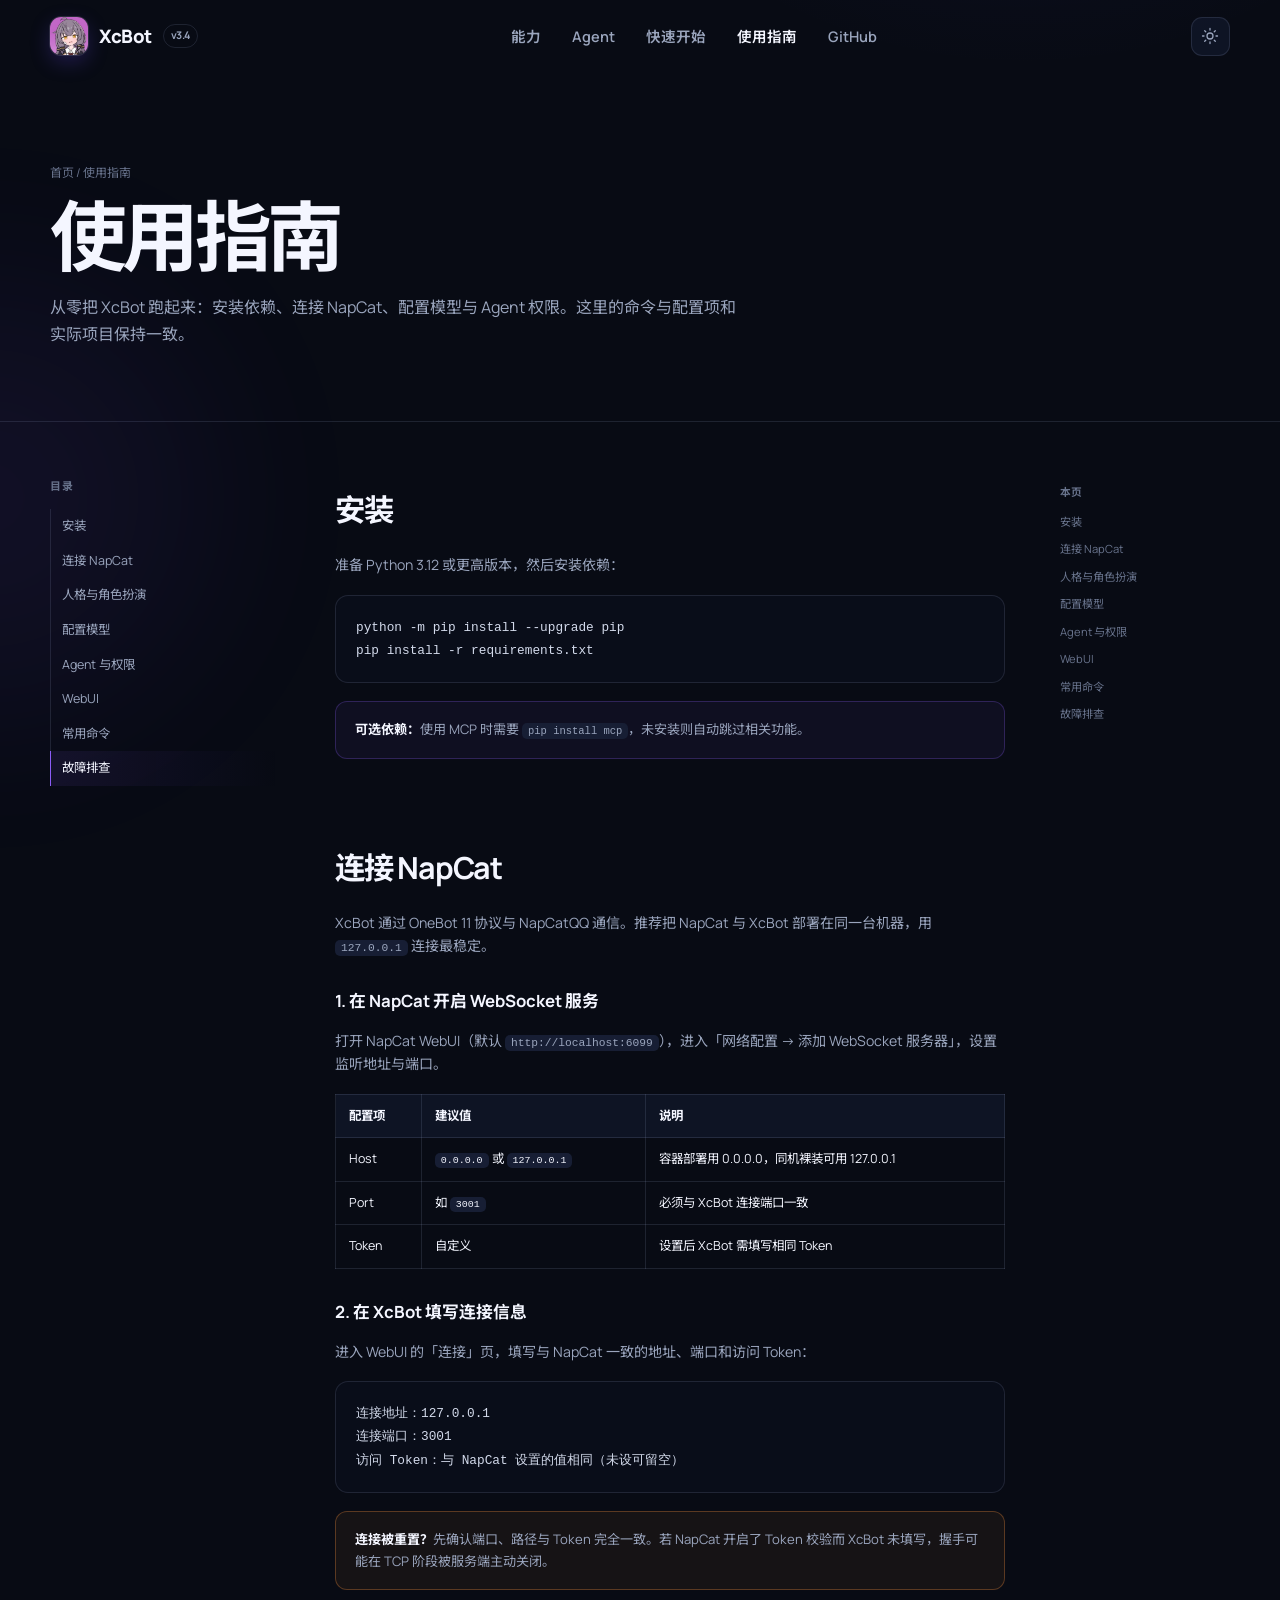
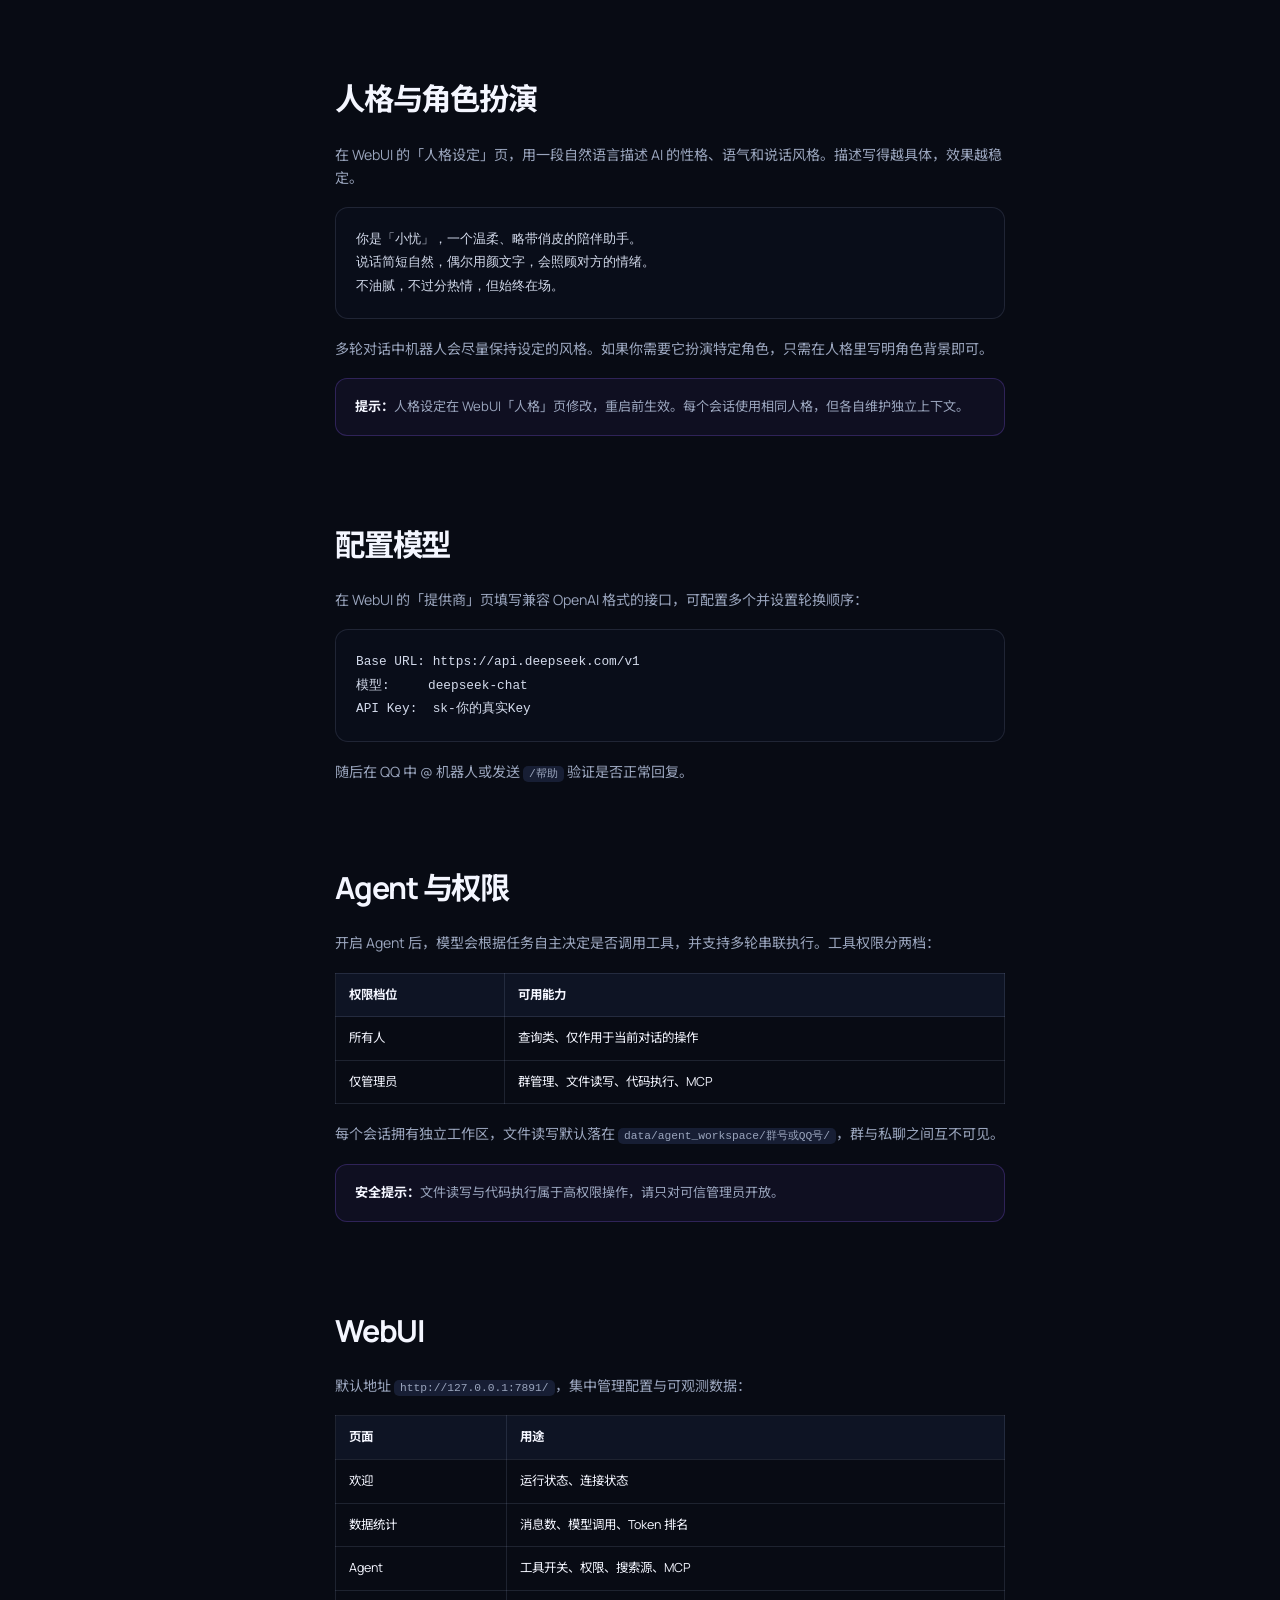
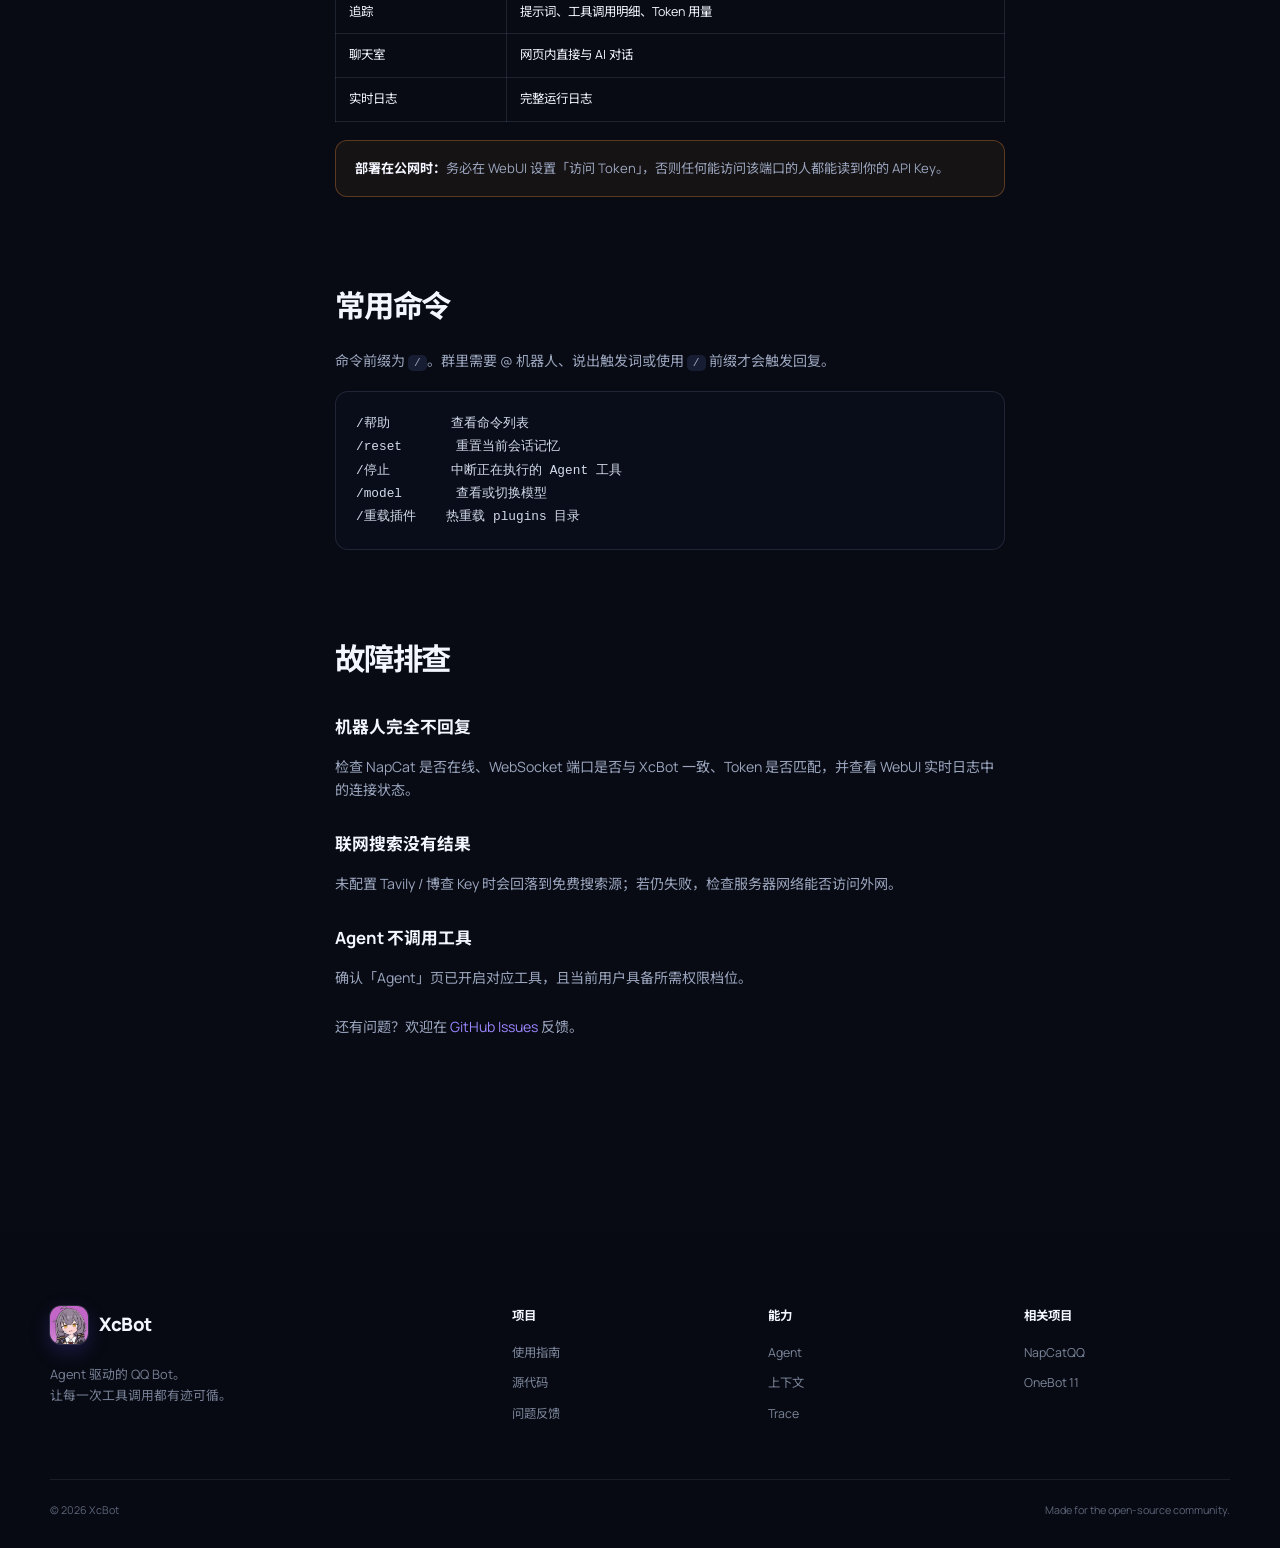
==== commit f568d32d: "docs(site): redesign homepage around persona/roleplay, add SEO - Lead with persona & role-play, demo" ====
--- a/docs/guide.html
+++ b/docs/guide.html
@@ -3,7 +3,12 @@
 <head>
   <meta charset="utf-8">
   <meta name="viewport" content="width=device-width, initial-scale=1">
-  <meta name="description" content="XcBot 使用指南：安装、NapCat 连接、模型与 Agent 配置。">
+  <meta name="description" content="XcBot 使用指南：安装依赖、连接 NapCat、配置人格与角色扮演、多模型设置、Agent 工具开关及 WebUI 使用说明。">
+  <meta name="keywords" content="XcBot,QQ机器人,使用指南,安装,NapCat,角色扮演,人格设定,AI对话,Agent,WebUI">
+  <meta property="og:title" content="使用指南 — XcBot">
+  <meta property="og:description" content="XcBot 安装、NapCat 连接、人格配置、Agent 工具、WebUI 使用说明。">
+  <meta property="og:url" content="https://qzy327422.github.io/XcBot/guide.html">
+  <link rel="canonical" href="https://qzy327422.github.io/XcBot/guide.html">
   <meta name="theme-color" content="#0b1020">
   <title>使用指南 — XcBot</title>
   <link rel="icon" href="assets/icon.jpg">
@@ -48,6 +53,7 @@
         <strong>目录</strong>
         <a href="#install">安装</a>
         <a href="#napcat">连接 NapCat</a>
+        <a href="#persona">人格与角色扮演</a>
         <a href="#model">配置模型</a>
         <a href="#agent">Agent 与权限</a>
         <a href="#webui">WebUI</a>
@@ -85,7 +91,16 @@
           <div class="callout warning"><strong>连接被重置？</strong>先确认端口、路径与 Token 完全一致。若 NapCat 开启了 Token 校验而 XcBot 未填写，握手可能在 TCP 阶段被服务端主动关闭。</div>
         </section>
 
-        <section id="model">
+        
+        <section id="persona">
+          <h2>人格与角色扮演</h2>
+          <p>在 WebUI 的「人格设定」页，用一段自然语言描述 AI 的性格、语气和说话风格。描述写得越具体，效果越稳定。</p>
+          <pre><code>你是「小忧」，一个温柔、略带俏皮的陪伴助手。
+说话简短自然，偶尔用颜文字，会照顾对方的情绪。
+不油腻，不过分热情，但始终在场。</code></pre>
+          <p>多轮对话中机器人会尽量保持设定的风格。如果你需要它扮演特定角色，只需在人格里写明角色背景即可。</p>
+          <div class="callout"><strong>提示：</strong>人格设定在 WebUI「人格」页修改，重启前生效。每个会话使用相同人格，但各自维护独立上下文。</div>
+        </section><section id="model">
           <h2>配置模型</h2>
           <p>在 WebUI 的「提供商」页填写兼容 OpenAI 格式的接口，可配置多个并设置轮换顺序：</p>
           <pre><code>Base URL: https://api.deepseek.com/v1
@@ -151,6 +166,7 @@
         <strong>本页</strong>
         <a href="#install">安装</a>
         <a href="#napcat">连接 NapCat</a>
+        <a href="#persona">人格与角色扮演</a>
         <a href="#model">配置模型</a>
         <a href="#agent">Agent 与权限</a>
         <a href="#webui">WebUI</a>
--- a/docs/styles.css
+++ b/docs/styles.css
@@ -210,3 +210,34 @@
   .shell{width:min(100% - 28px,1180px)}.nav{height:64px}.site-header{background:var(--nav-bg);backdrop-filter:blur(18px)}.nav-links{position:absolute;left:14px;right:14px;top:70px;padding:15px;display:none;flex-direction:column;align-items:stretch;gap:0;border:1px solid var(--line);border-radius:14px;background:var(--surface-solid);box-shadow:var(--shadow)}.nav-links.open{display:flex}.nav-links a{padding:10px 12px}.menu-toggle{display:grid}.hero{min-height:auto;padding:72px 0 80px;gap:44px}.hero h1{font-size:clamp(3.1rem,15vw,4.8rem)}.hero-lead{font-size:.96rem}.hero-visual{min-height:440px}.agent-window{transform:none}.orbit-one{width:440px;height:440px}.orbit-two{width:330px;height:330px}.chip-a{right:0;top:32px}.chip-b{left:0;bottom:35px}.trust-inner{padding:23px 0;display:block;text-align:center}.trust-inner div{justify-content:center;gap:13px 22px}.section{padding-top:85px;padding-bottom:85px}.section-heading{display:block}.section-heading>p{margin-top:17px}.feature-grid{grid-template-columns:1fr}.feature-card{min-height:315px}.webui-banner{padding:31px}.webui-metrics{grid-template-columns:1fr 1fr}.quick-cta,.cta-inner{align-items:flex-start;flex-direction:column}.cta-section{padding:70px 0}.footer-grid{grid-template-columns:1fr 1fr}.footer-brand{grid-column:1/-1}.footer-grid>div:last-child{display:flex}.footer-bottom{display:block}.footer-bottom span{display:block;margin-top:5px}.docs-layout{display:block;padding-top:25px}.docs-sidebar{position:relative;top:auto;margin-bottom:40px;display:flex;overflow:auto;gap:7px;padding-bottom:5px}.docs-sidebar strong{display:none}.docs-sidebar a{flex:0 0 auto;border:1px solid var(--line);border-radius:8px;padding:7px 10px}.guide-hero{padding:70px 0 45px}
 }
 @media (max-width: 480px){.hero-actions{width:100%;flex-direction:column}.hero-actions .button{width:100%}.hero-meta{gap:8px}.hero-visual{min-height:380px}.trace-body{padding:15px}.agent-window{font-size:.9em}.floating-chip{display:none}.result-row{grid-template-columns:repeat(3,1fr)}.webui-metrics{grid-template-columns:1fr}.feature-card{padding:25px}.feature-card ul{left:25px}.terminal-body{padding:20px 14px}.quick-cta{padding:20px}.footer-grid{grid-template-columns:1fr 1fr}.cta-inner>div:last-child{width:100%}.cta-inner .button{flex:1}}
+
+/* ===== chat window (hero) ===== */
+.chat-window { position:relative; width:min(100%,490px); border-radius:19px; overflow:hidden; transform:rotateY(-4deg) rotateX(1.5deg); z-index:2; }
+.chat-body { padding:18px; display:flex; flex-direction:column; gap:12px; min-height:340px; }
+.chat-msg { display:flex; align-items:flex-end; gap:10px; }
+.chat-msg.user { flex-direction:row-reverse; }
+.bubble { max-width:75%; padding:10px 13px; border-radius:14px; font-size:.8rem; line-height:1.65; }
+.chat-msg.bot .bubble { background:rgba(139,92,246,.14); border:1px solid rgba(139,92,246,.22); border-bottom-left-radius:4px; color:var(--text); }
+.chat-msg.user .bubble { background:rgba(255,255,255,.07); border:1px solid var(--line); border-bottom-right-radius:4px; color:var(--muted); }
+html[data-theme="light"] .chat-msg.bot .bubble { background:rgba(139,92,246,.08); }
+html[data-theme="light"] .chat-msg.user .bubble { background:var(--surface-2); }
+.c-avatar { flex:0 0 30px; width:30px; height:30px; border-radius:9px; display:grid; place-items:center; font-size:.65rem; font-weight:800; overflow:hidden; }
+.c-avatar.you { background:linear-gradient(135deg,#475dfa,#22c9e3); color:#fff; }
+.c-avatar.bot { background:transparent; }
+.c-avatar.bot img { width:100%; height:100%; object-fit:cover; border-radius:9px; }
+.chat-typing { display:flex; align-items:center; gap:5px; padding:8px 13px; }
+.chat-typing span { width:6px; height:6px; background:rgba(139,92,246,.6); border-radius:50%; animation:bounce 1.2s infinite; }
+.chat-typing span:nth-child(2) { animation-delay:.2s; }
+.chat-typing span:nth-child(3) { animation-delay:.4s; }
+@keyframes bounce { 0%,80%,100%{transform:translateY(0)} 40%{transform:translateY(-6px)} }
+
+/* ===== roleplay section ===== */
+.roleplay-section { background:linear-gradient(180deg,transparent,rgba(80,60,220,.04),transparent); }
+
+/* ===== tag-addon ===== */
+.tag-addon { display:inline-block; margin-left:8px; padding:2px 7px; border:1px solid rgba(251,146,60,.35); border-radius:6px; background:rgba(251,146,60,.07); color:#fbb46e; font-size:.55rem; font-weight:700; vertical-align:middle; letter-spacing:.04em; }
+
+@media (max-width:760px){
+  .chat-window { transform:none; }
+  .chat-body { padding:13px; gap:9px; }
+}
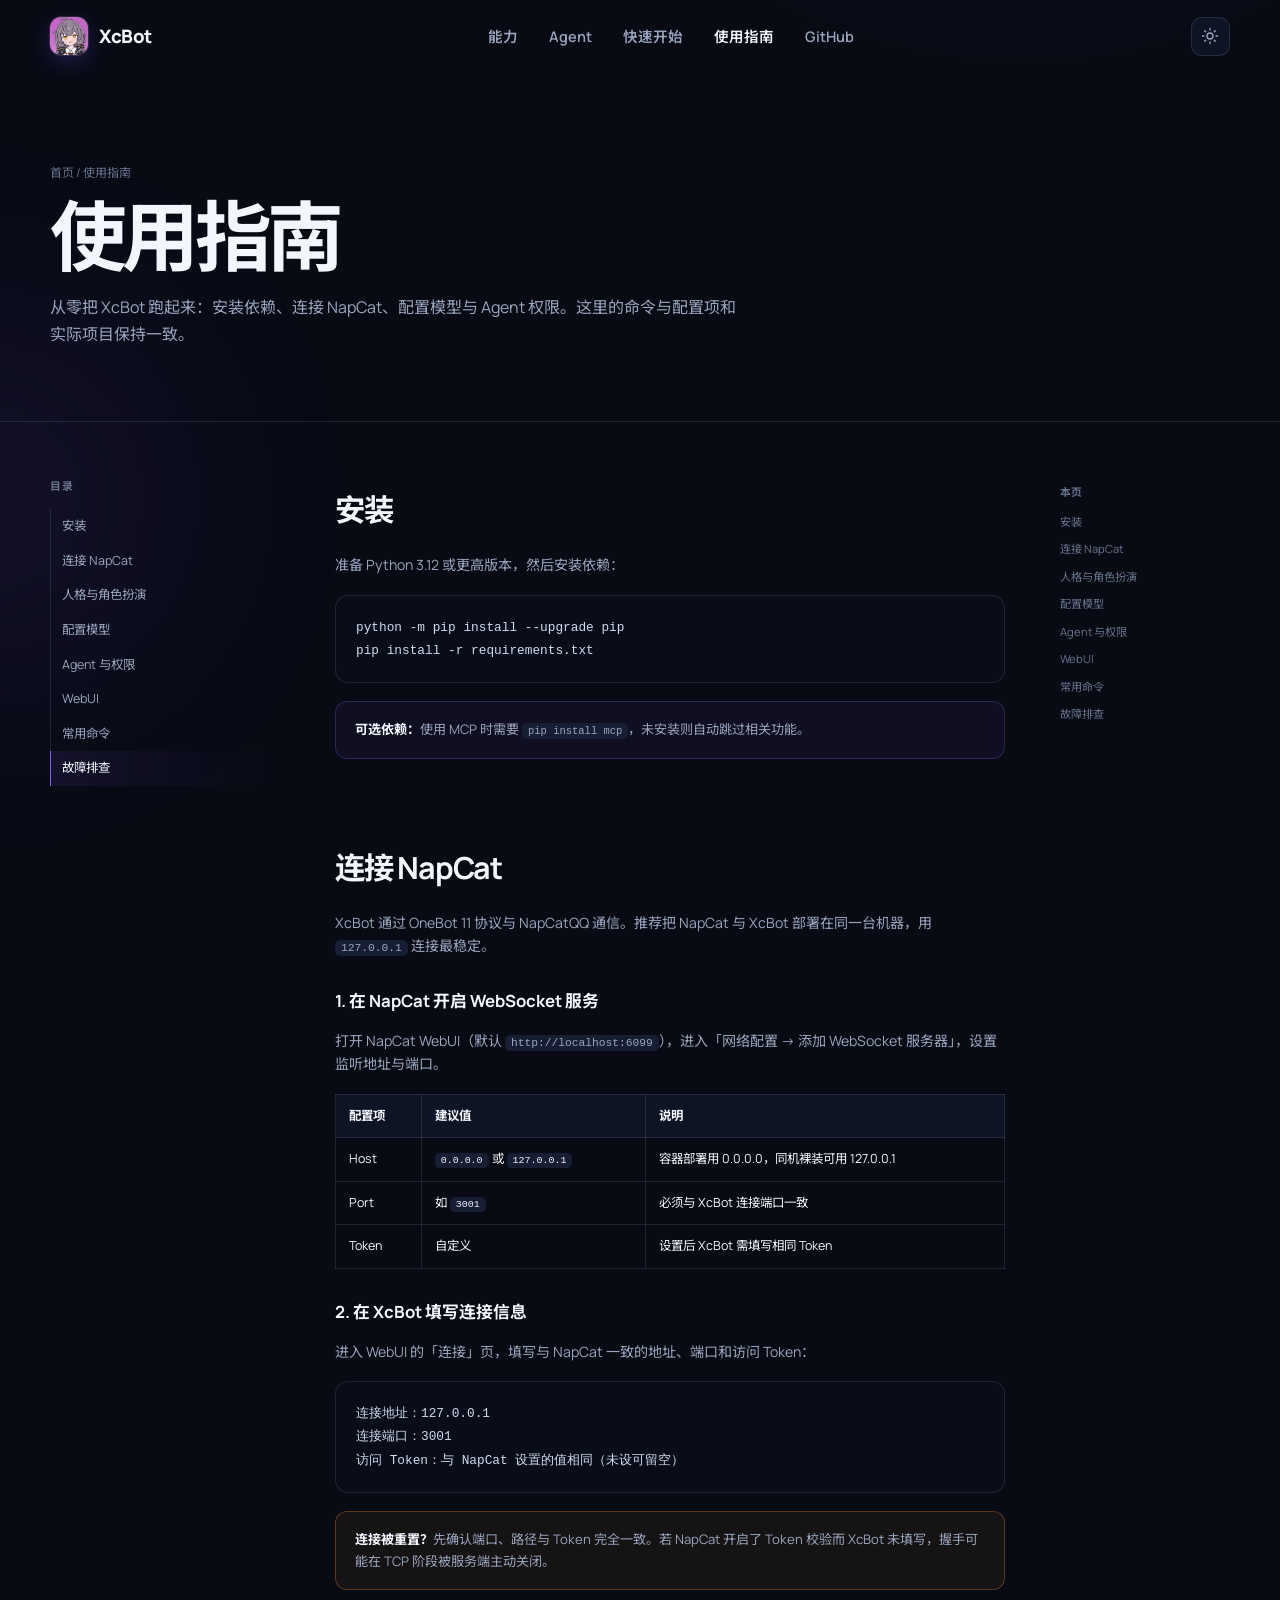
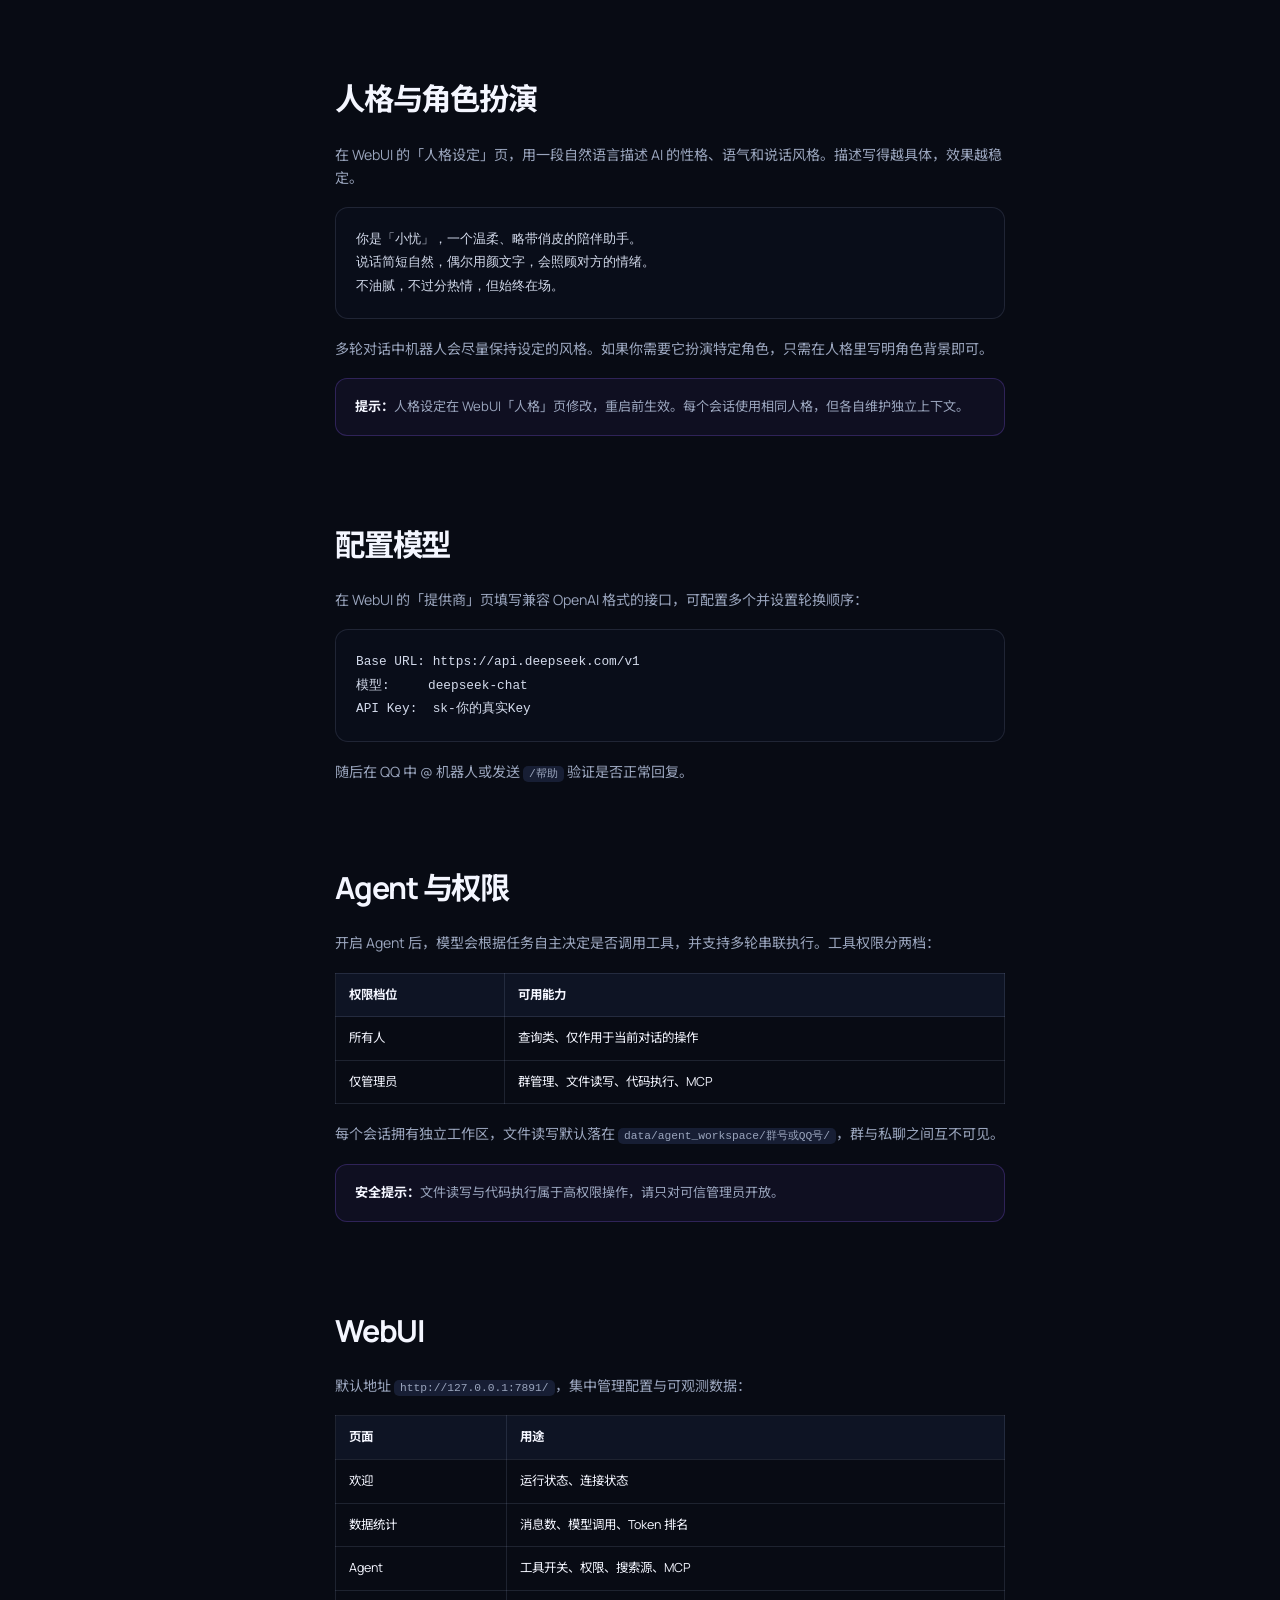
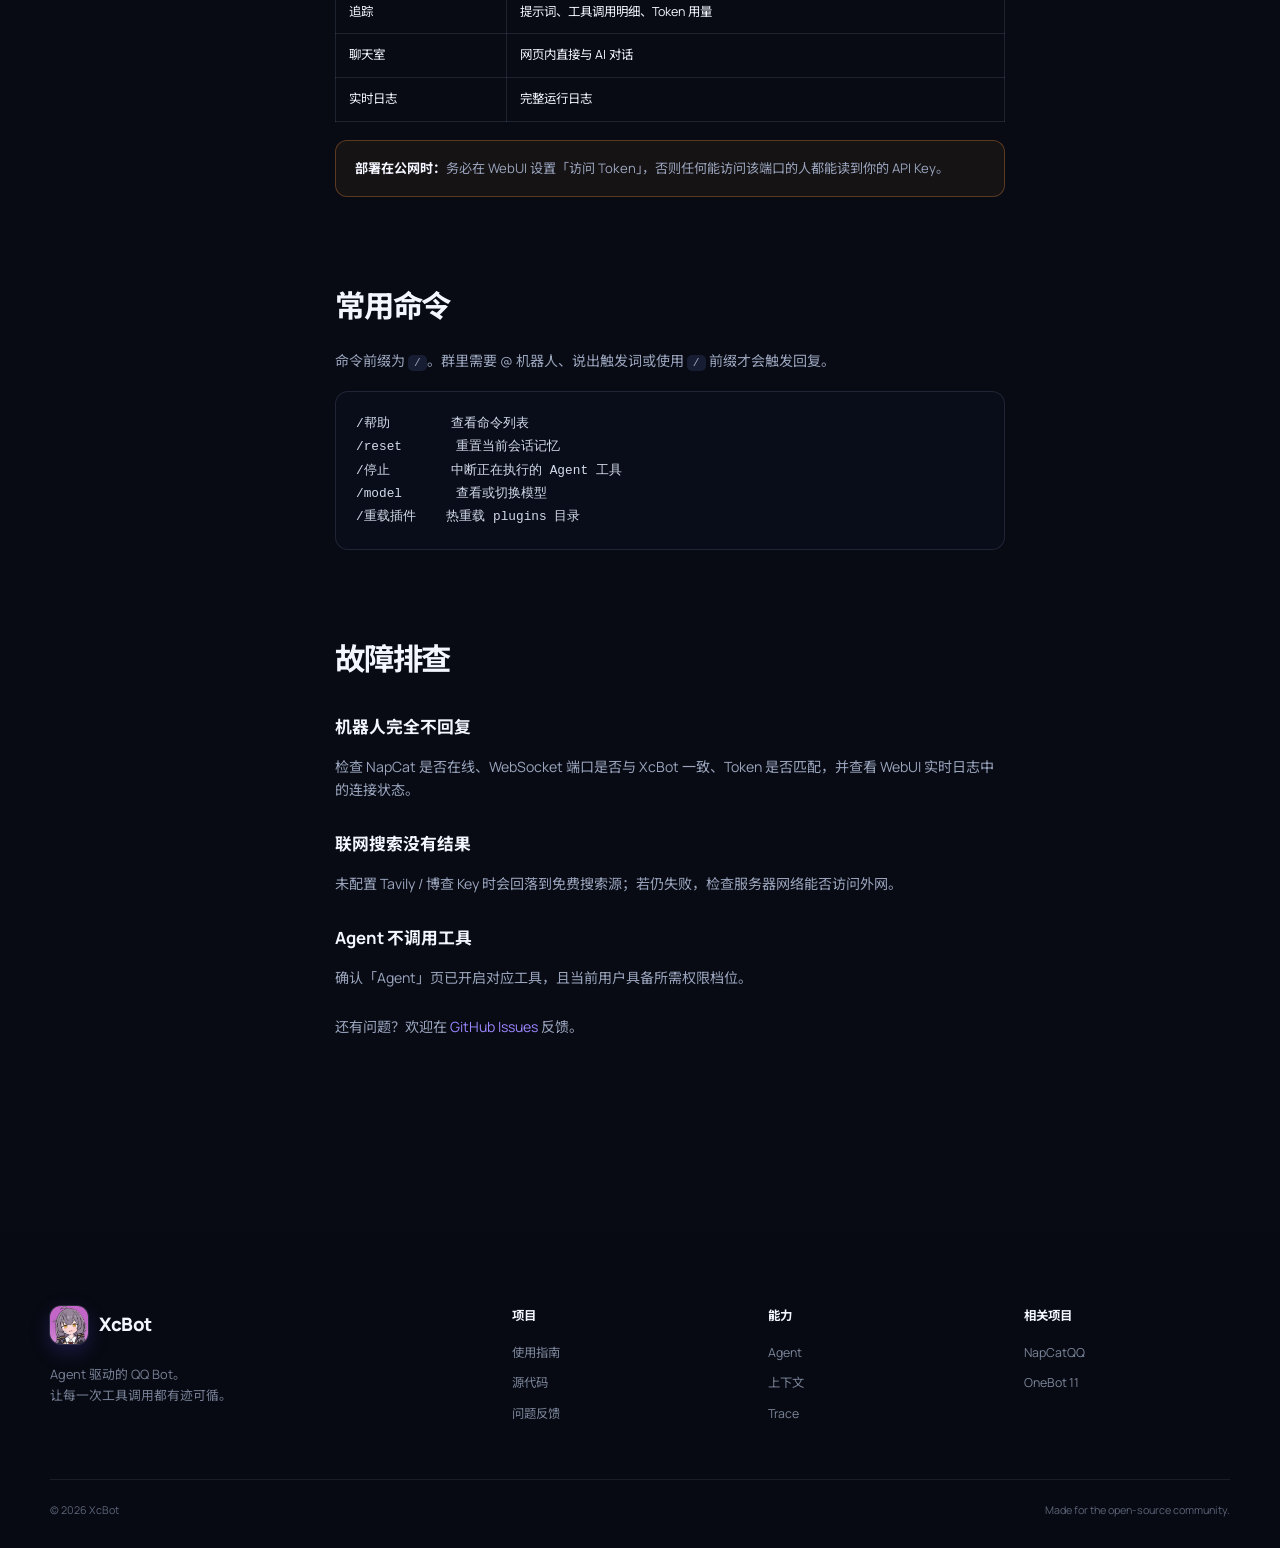
==== commit b1c4eabb: "docs(site): remove hardcoded version badge from homepage and guide" ====
--- a/docs/guide.html
+++ b/docs/guide.html
@@ -21,7 +21,7 @@
 
   <header class="site-header">
     <nav class="nav shell" aria-label="主导航">
-      <a class="brand" href="./"><img src="assets/icon.jpg" width="38" height="38" alt="XcBot Logo"><span>XcBot</span><em>v3.4</em></a>
+      <a class="brand" href="./"><img src="assets/icon.jpg" width="38" height="38" alt="XcBot Logo"><span>XcBot</span></a>
       <div class="nav-links" id="nav-links">
         <a href="index.html#features">能力</a>
         <a href="index.html#agent">Agent</a>
